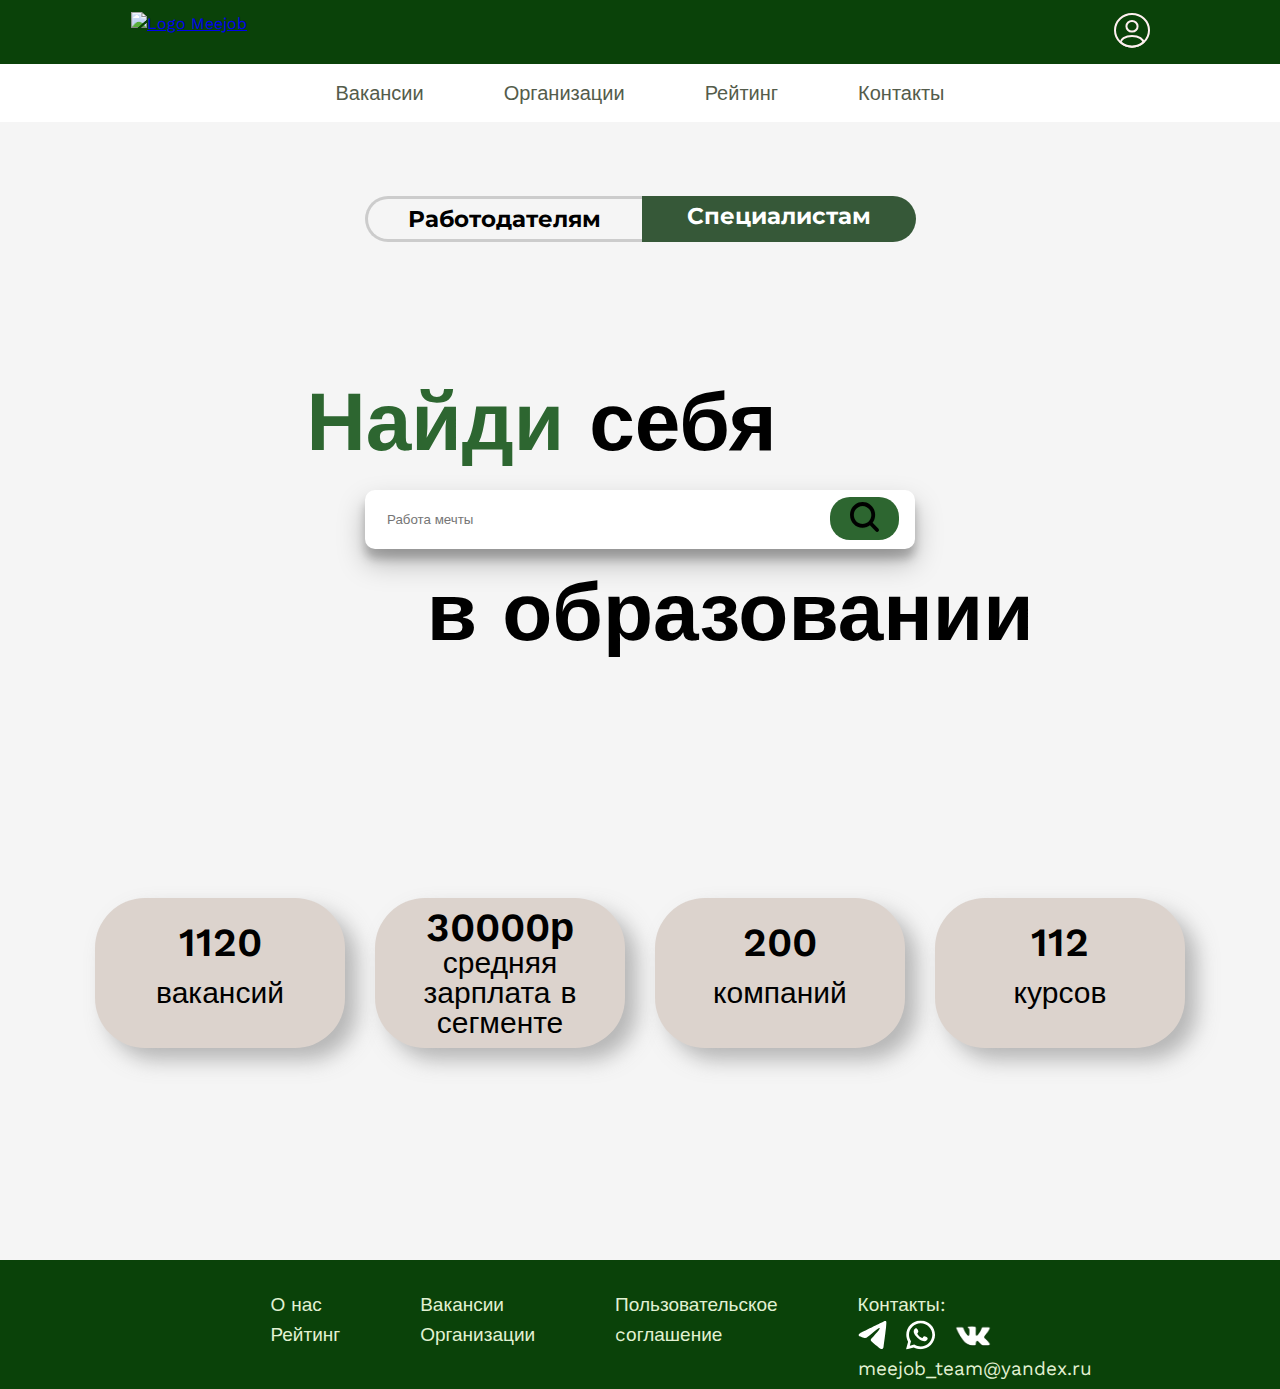
==== meejob_hero/index.html @ 93f562cc "first commit" ====
<!DOCTYPE html>
<html lang="ru">
<head>
  <meta charset="UTF-8">
  <meta name="viewport" content="width=device-width, initial-scale=1.0, maximum-scale=1.0, user-scalable=no">
  <link rel="preconnect" href="https://fonts.googleapis.com">
<link rel="preconnect" href="https://fonts.gstatic.com" crossorigin>
<link href="https://fonts.googleapis.com/css2?family=Montserrat&family=Work+Sans:wght@400;500;600;700;900&display=swap" rel="stylesheet">

<link href="css/style.css" rel="stylesheet">
  <title>Meejob</title>
</head>
<body>
  <header class="header-main">
    <div class="header-up">
       <a class="logo" href = "#" >
        <img src = "#" class="logo-img"  alt="Logo Meejob">
        </a> 
        <button type="button" name="enter-button" value="Войти"><img src="img/profile.svg"></button>
    </div>

    <nav class="main-nav">
    <div class="header-down">
         <a href="#">Вакансии</a>   
         <a href="#">Организации</a> 
         <a href="#">Рейтинг</a> 
         <a href="#">Контакты</a> 
    </div>
    </nav>
  </header>

  <main class="main-hero">
    <section class="hero">
        <div class="selector-main">
        <a class="boss" href="#"><h2>Работодателям</h2></a>
        <a class="candidate active" href="#"><h2>Специалистам</h2></a>
    </div>
    <div class="title">
        <h1>
            <div class="title-div"> 
                <div class="title-1"><span class="title-1-1">Найди</span> <span class="title-1-2">себя</span></div>
              
                <div class="div-input-title">
                    
                <form action="" method="get">
                    
                    <input name="s" placeholder="Работа мечты" type="search">
                    <button type="submit" value=""><img src="img/search.svg" alt="Поиск"></button>
                
                </form>
            </div>
                <div class="title-2-1"><span class="title-2">в</span> <span>образовании</span></div>

               
            </div>
            </h1>
    </div>

    <div class="statistics">
        <ul class="ul-statistics">
            <li class="ul-statistics-item">
                <p class="value-statistics">1120</p>
                <p class="text-statistics">вакансий</p>
            </li>

            <li class="ul-statistics-item">
                <p class="value-statistics">30000р</p>
                <p class="text-statistics">средняя зарплата в сегменте</p>
            </li>

            <li class="ul-statistics-item">
                <p class="value-statistics">200</p>
                <p class="text-statistics">компаний</p>
            </li>

            <li class="ul-statistics-item">
                <p class="value-statistics">112</p>
                <p class="text-statistics">курсов</p>
            </li>
        </ul>
    </div>

    </section>
  </main>

  <footer class="footer-main">

    <div class="div-footer">

<ul class="footer-main-ul">

<li class="footer-main-ul-item"> 

    <ul class="nested-list">

        <li class="nested-list-item"><a href=#>О нас</a></li>
        <li class="nested-list-item"><a href=#>Рейтинг</a></li>

    </ul>

</li>

<li class="footer-main-ul-item"> 

    <ul class="nested-list">

        <li class="nested-list-item"><a href=#>Вакансии</a></li>
        <li class="nested-list-item"><a href=#>Организации</a></li>

    </ul>

</li>

<li class="footer-main-ul-item"> 

    <ul class="nested-list">

        <li class="nested-list-item"><a href=#>Пользовательское</a></li>
        <li class="nested-list-item"><a href=#>cоглашение</a></li>

    </ul>

</li>

<li class="footer-main-ul-item"> 
    <ul class="nested-list">

        <li class="nested-list-item"><a href=#>Контакты: </a>
            <ul class="social-list"> 
                <li class="social-list-item">
                    <a class="telegram-a" href = "#" >
                    <img src = "img/telegram_logo.svg" class="telegram-img"  alt="Telegram" width="30px" height="30px">
                    </a> 
                </li>

                <li class="social-list-item">
                    <a class="whatsapp-a" href = "#" >
                    <img src = "img/whats-app_logo.svg" class="whatsapp-img"  alt="WhatsApp" width="30px" height="30px">
                    </a> 
                </li>

                    <li class="social-list-item">
                        <a class="VK-a" href = "#" >
                            <img src = "img/VK-footer.png" class="VK-img"  alt="ВКонтакте" width="38px" height="30px">
                        </a> 
                    </li>
        </ul>
        <p class="email"> meejob_team@yandex.ru</p>
    </li>
    </ul>
</li>
</ul>
</div>

  </footer>
</body>
</html>
---- meejob_hero/css/style.css ----
body {
font-family: 'Work Sans', sans-serif;
font-weight: 400;
font-size: 16px;
line-height: 24px;
color: #000000;
background-color: #F5F5F5;
margin: 0;
display: flex;
flex-direction: column;
min-height: 100vh;
}

h1, h2, h3, p, ul{
    margin: 0;
    padding: 0;
}

.main-hero{
    flex-grow: 1;
}

.header-up button{
    cursor: pointer;
    border: none;
    background-color: #0A4209;
}

.header-down{
    background-color: #FFFFFF;
}

.header-down a{
    font-family: 'Work Sans', sans-serif;
    font-size: 20px;
    line-height: 30px;
    color: #545C4B;
    text-decoration: none;
    font-weight: 500; 
}

.selector-main a{
    font-family: 'Montserrat', sans-serif;
    font-size: 15px;
    line-height: 10px;
    color:#000000;
    text-decoration: none;
}

.selector-main a.active {
    background-color: rgba(54, 88, 56, 1);
    color: rgba(255, 255, 255, 1);
    border: none;
}

.footer-main a, .footer-main .email{
    font-family: "Work Sans", sans-serif;
    text-decoration: none;
    color: #E2F1D3;
    font-size: 19px;
    line-height: 30px;
}


.title h1{
    font-size: 82px;
line-height: 80px;
}

.statistics{
    width: 80%;
    font-weight: 500;
    font-size: 30px;
    line-height: 30px;
}

.value-statistics{
    font-size: 40px;
    line-height: 40px;
    font-weight: 600;
}

.title .title-1-1{
    color:#2D6630;
}

.header-main{
    width: 100%;
    margin-bottom: 16px;
}

.footer-main{
    position: relative;
    flex-shrink: 0;
}

.header-up{
    display: flex;
    justify-content: space-between;
    padding-top: 12px;
    padding-bottom: 12px;
    padding-right: 124px;
    padding-left: 131px;
    background-color: #0A4209;
}

.header-down{
    width: 100%;
    display: flex;
    justify-content: center;
    gap: 80px;
    padding-top: 14px;
    padding-bottom: 14px;
}

.selector-main{
    display: flex;
    justify-content: center;
    margin-bottom: 140px;
    width: 100%;
}

.selector-main .boss{
    width: 250px;
    border-width: 3px 0 3px 3px;
    border-color:#cccccc;
    border-style: solid;
    background-color: #F5F5F5;
    padding: 15px 12px;
    text-align:center;
    border-radius: 50px 0px 0px 50px;
}

.selector-main .candidate{
    border-width: 3px 3px 3px 0;
    border-color:#cccccc;
    border-style: solid;
    width: 250px;
    background-color: #F5F5F5;
    padding: 15px 12px;
    text-align:center;
    border-radius: 0px 50px 50px 0px;
    
}


.hero {
    width: 100%;
    padding-top: 58px;
   
}

.title{
    width: 85%;
    margin: 0 auto;
    margin-bottom: 92px;
    /* background-image: url('../img/back-title.svg'); */
}

.title h1{
    margin: 0;
    padding: 0;
}


.title-div{
    width: 100%;
    display: flex;
    justify-content: center;
    flex-wrap: wrap;
    margin: 0 auto;
   
}

.title-div form{
    position: relative;
    margin-bottom: 20px;
}

.div-input-title input{
    width: 100%;
    background: #f1eee4;
}

.title input[type="search"]{
    background-color: #ffffff;
    
    border-radius: 10px;
    padding: 4%;
    width: 550px;
    display: inline-block;
    vertical-align: middle;
    box-shadow: 0 14px 28px rgba(0,0,0,0.25), 0 10px 10px rgba(0,0,0,0.22);
}

.title button[type="submit"]{
    border-radius: 20px;
    position: absolute;
    top: 25px;
    right: 16px;
    background: #2D6630;
    cursor: pointer;
    padding-left: 20px;
    padding-right: 20px;
    padding-top: 5px;
    padding-bottom: 5px;
}

.div-input-title input, .div-input-title button{
    border: none !important;
    outline: none !important;
}

.title .title-1 {
    display: flex;
    margin-right: 2.4em;
    gap: 25px;
    margin-bottom: 10px;
}

.title .title-2-1{
    display: flex;
    margin-left: 2.2em;
    margin-bottom: 154px;
}

.title-2{
    margin-right: 25px;
}

.div-input-title{
    display: flex;
    justify-content: center;
    flex-wrap: wrap;
    width: 100%;
}

.statistics{
    width: 100%;
}

.ul-statistics{
    margin: 0;
    padding: 0;
    list-style: none;
    display: flex;
    justify-content: center;
    gap: 30px;
    width: 100%;

}

.ul-statistics-item{
    display: flex;
    width: 230px;
    padding: 10px 10px 10px 10px;
    align-items: center;
    background-color: aliceblue;
    border-radius: 50px;
    flex-wrap: wrap;
    background-color: #DCD3CD;
    box-shadow: 0.4em 0.4em 20px rgba(122,122,122,0.5);
}

.ul-statistics-item p{
    width: 100%;
    margin: 0;
    padding: 0;
    display: flex;
    text-align: center;
}

.ul-statistics-item .value-statistics{
    display: inline-block;
    text-align: center;
}

.ul-statistics-item .text-statistics{
    display: inline-block;
    margin-bottom: auto;
    align-items: center;
}

.statistics{
    margin-bottom: 212px;;
}

.footer-main{
    background-color: #0A4209;
    padding-top: 30px;
    padding-bottom: 30px;
    margin-top: auto;
}


.footer-main-ul{
    margin: 0;
    padding: 0;
    list-style: none;
    display: flex;
    justify-content: space-between;
    gap: 80px;
}

.nested-list{
    margin: 0;
    padding: 0;
    list-style: none;
}

.social-list{
    margin: 0;
    padding: 0;
    list-style: none;
    display: flex;
}

.div-footer{
    display: flex;
    justify-content: center;
}

.social-list-item img{
    margin-right: 18px;
}

.nested-list .footer-social{
    position: relative;
}

.email{
    color: rgba(255, 255, 255, 1);
    position: absolute;
    top: 94px;
}
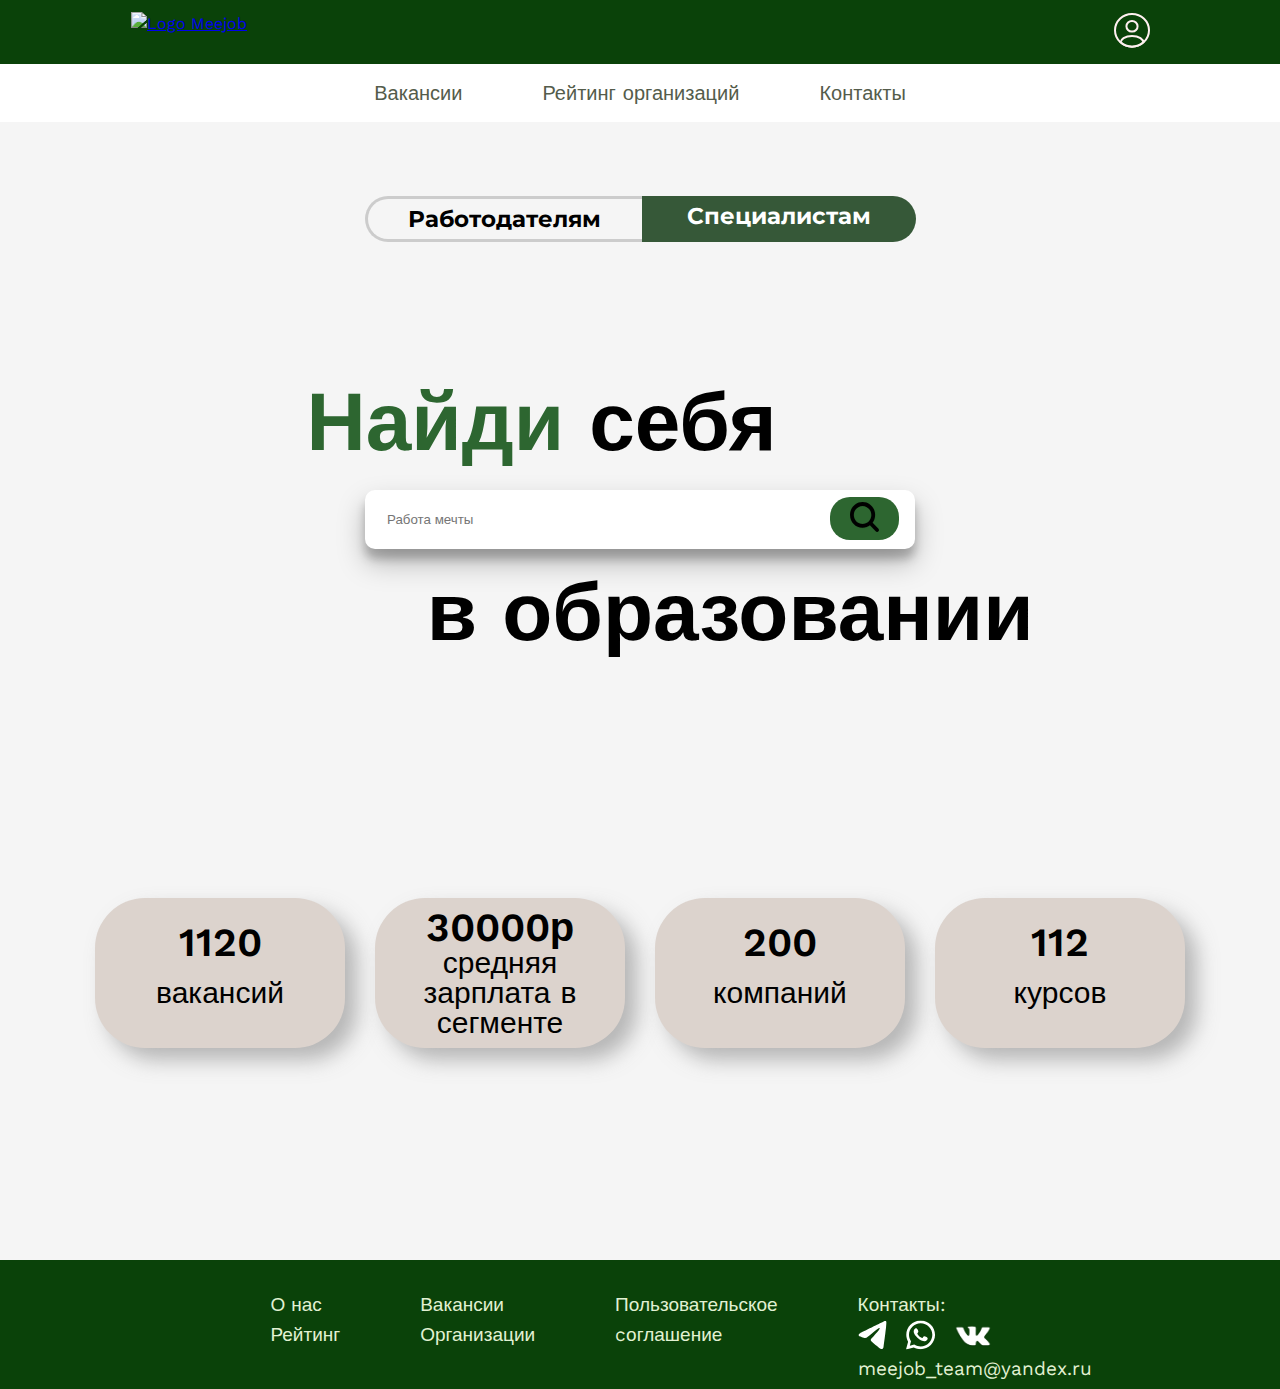
==== commit beb944c7: "9-14-33" ====
--- a/meejob_hero/index.html
+++ b/meejob_hero/index.html
@@ -22,8 +22,7 @@
     <nav class="main-nav">
     <div class="header-down">
          <a href="#">Вакансии</a>   
-         <a href="#">Организации</a> 
-         <a href="#">Рейтинг</a> 
+         <a href="#">Рейтинг организаций</a> 
          <a href="#">Контакты</a> 
     </div>
     </nav>
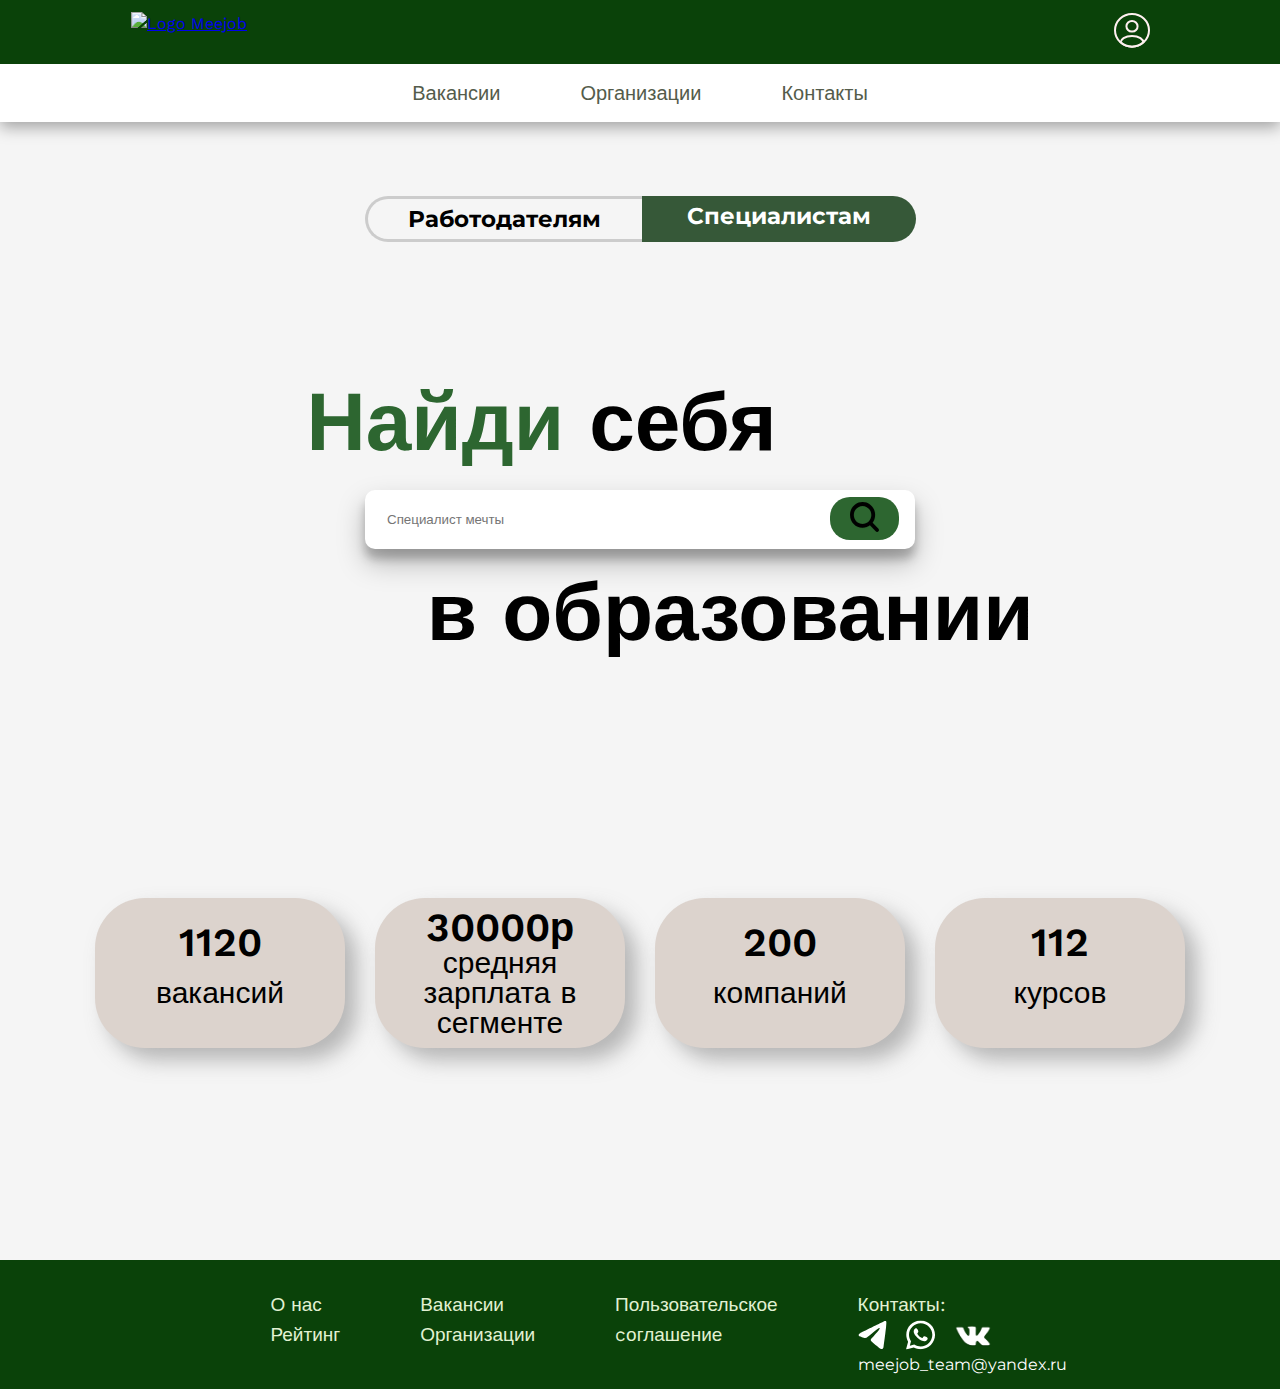
==== commit cbf813e2: "11.05.23_22.24" ====
--- a/meejob_hero/index.html
+++ b/meejob_hero/index.html
@@ -22,7 +22,7 @@
     <nav class="main-nav">
     <div class="header-down">
          <a href="#">Вакансии</a>   
-         <a href="#">Рейтинг организаций</a> 
+         <a href="#">Организации</a> 
          <a href="#">Контакты</a> 
     </div>
     </nav>
@@ -41,9 +41,16 @@
               
                 <div class="div-input-title">
                     
-                <form action="" method="get">
+                <form class="boss-form" action="" method="get">
                     
                     <input name="s" placeholder="Работа мечты" type="search">
+                    <button type="submit" value=""><img src="img/search.svg" alt="Поиск"></button>
+                
+                </form>
+
+                <form class="candidate-form active" action="" method="get">
+                    
+                    <input name="s" placeholder="Специалист мечты" type="search">
                     <button type="submit" value=""><img src="img/search.svg" alt="Поиск"></button>
                 
                 </form>
@@ -124,7 +131,7 @@
 <li class="footer-main-ul-item"> 
     <ul class="nested-list">
 
-        <li class="nested-list-item"><a href=#>Контакты: </a>
+        <li class="nested-list-item footer-social"><a href=#>Контакты: </a>
             <ul class="social-list"> 
                 <li class="social-list-item">
                     <a class="telegram-a" href = "#" >
@@ -144,13 +151,12 @@
                         </a> 
                     </li>
         </ul>
-        <p class="email"> meejob_team@yandex.ru</p>
     </li>
     </ul>
 </li>
 </ul>
 </div>
-
+<script src="toggle_user.js"></script>
   </footer>
 </body>
 </html>
--- a/meejob_hero/css/style.css
+++ b/meejob_hero/css/style.css
@@ -20,6 +20,10 @@
     flex-grow: 1;
 }
 
+.header-main{
+    box-shadow: rgba(0, 0, 0, 0.35) 0px 5px 15px;
+} 
+
 .header-up button{
     cursor: pointer;
     border: none;
@@ -51,6 +55,14 @@
     background-color: rgba(54, 88, 56, 1);
     color: rgba(255, 255, 255, 1);
     border: none;
+}
+
+.div-input-title form{
+    display: none;
+}
+
+.div-input-title form.active{
+    display: block;
 }
 
 .footer-main a, .footer-main .email{
@@ -328,8 +340,12 @@
     position: relative;
 }
 
-.email{
+.footer-social::before{
+    content: "meejob_team@yandex.ru";
     color: rgba(255, 255, 255, 1);
+    font-family: 'Montserrat', sans-serif;
+    line-height: 20px;
+    font-size: 16px;
+top: 65px;
     position: absolute;
-    top: 94px;
-}
+}
